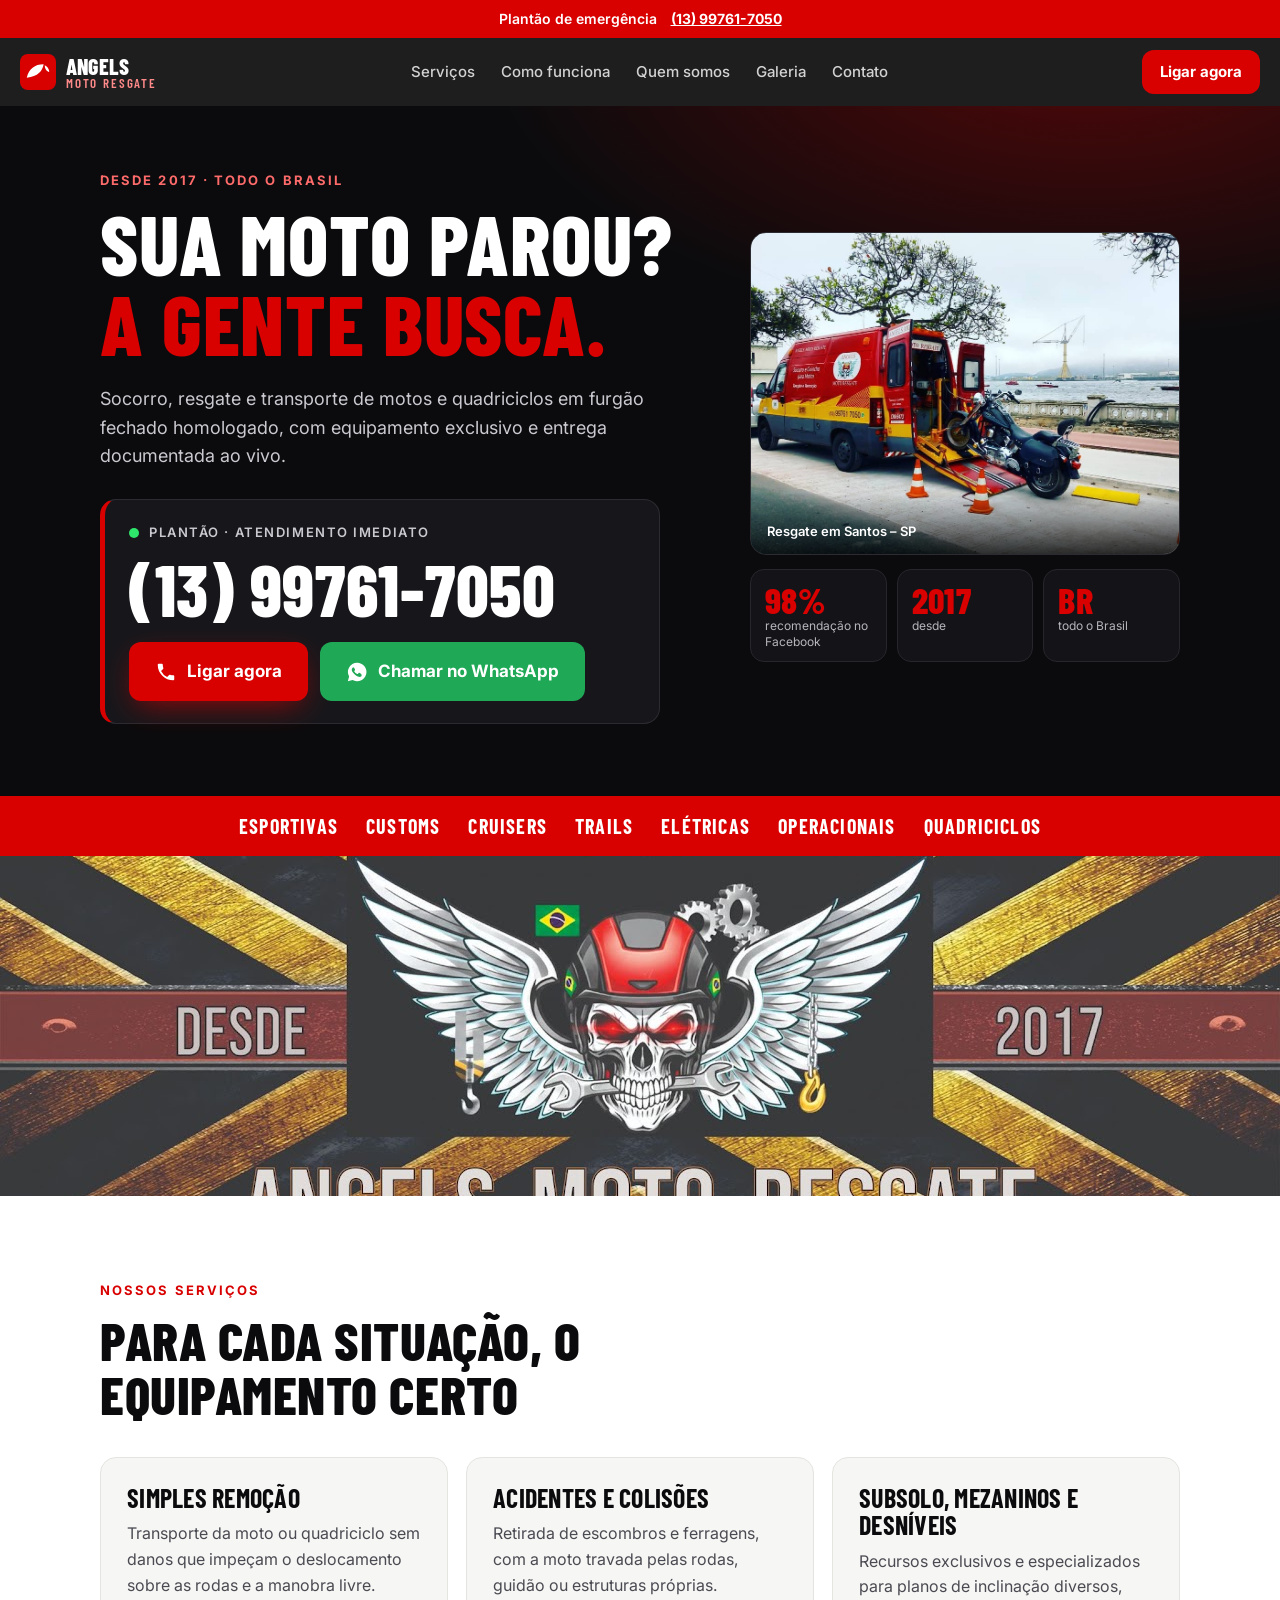
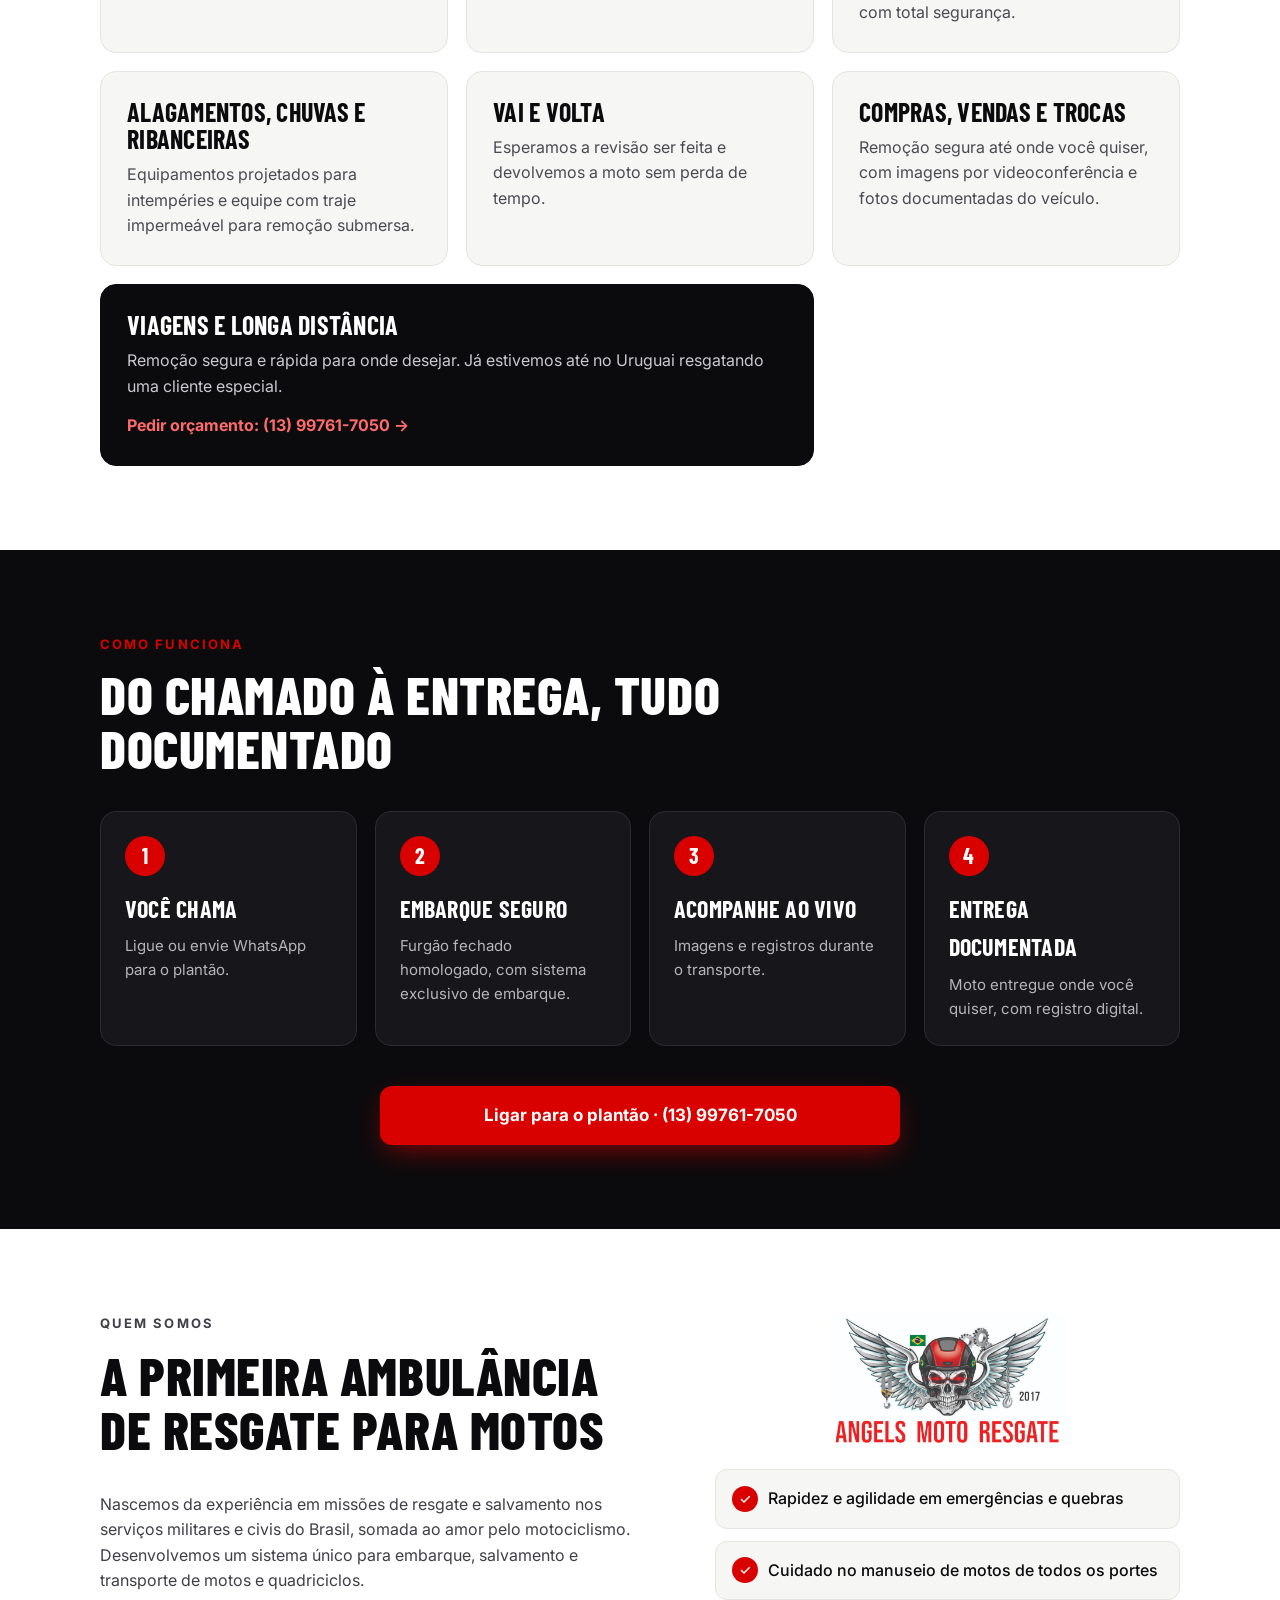
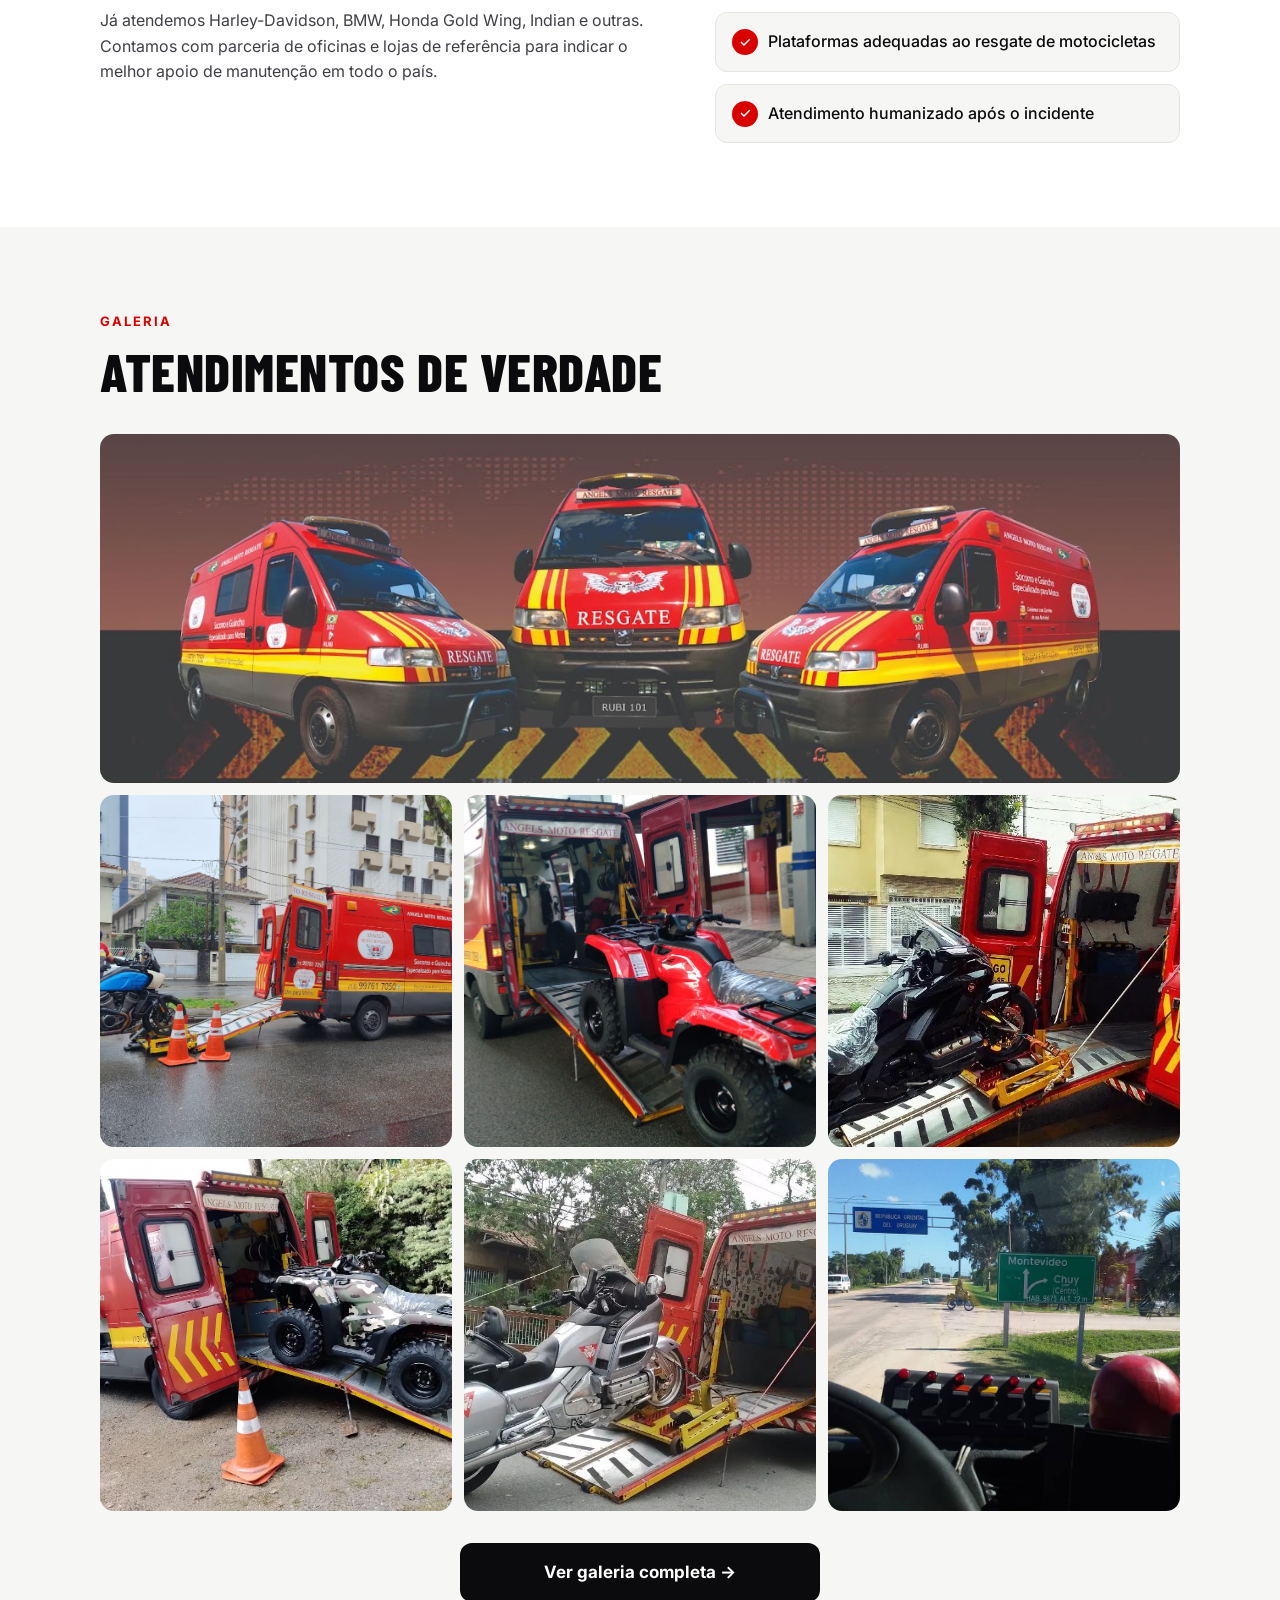
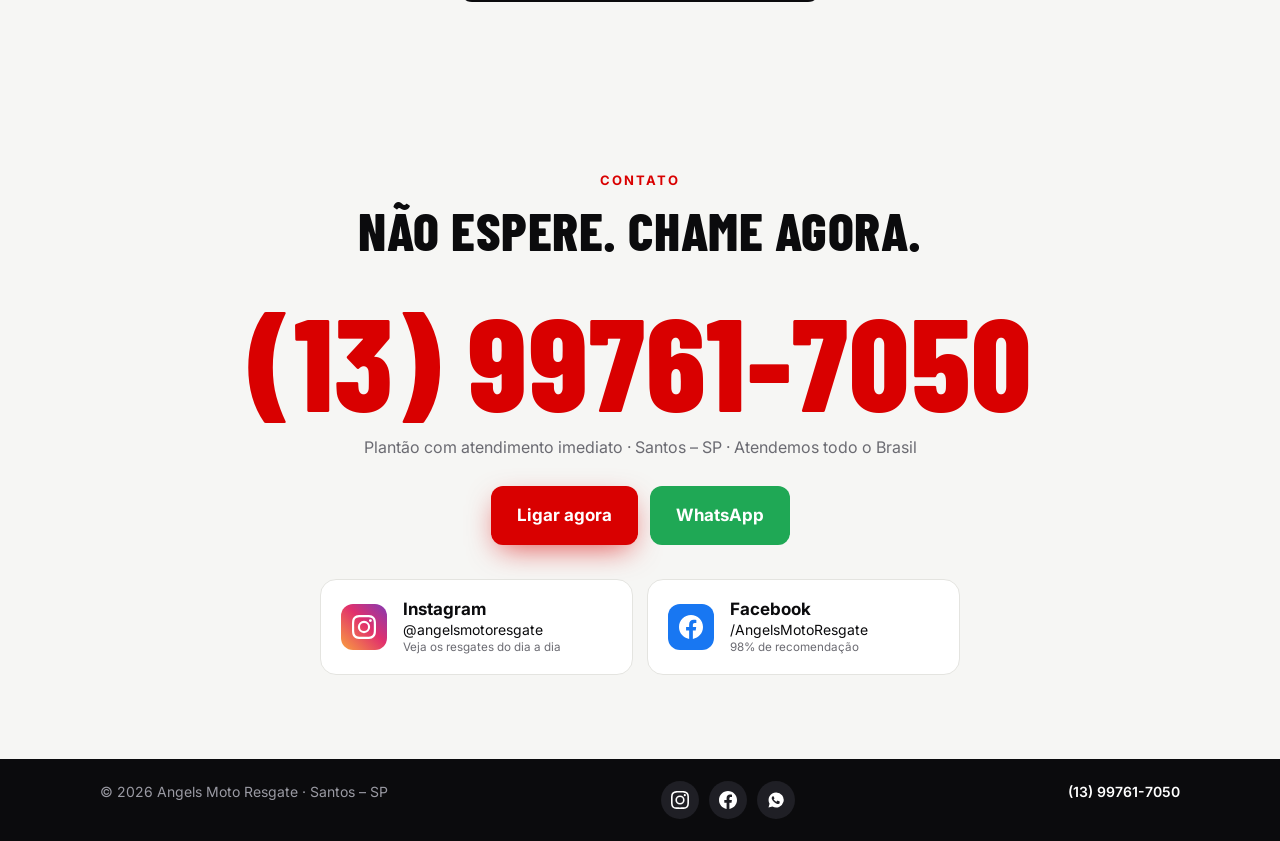
==== index.html @ 4f2a7f25 "Previa do site Angels Moto Resgate (nao indexada)" ====
<!doctype html>
<html lang="pt-BR">
<head>
<meta charset="utf-8">
<meta name="robots" content="noindex,nofollow">
<meta name="viewport" content="width=device-width,initial-scale=1">
<title>Angels Moto Resgate | Socorro e Transporte de Motos</title>
<meta name="description" content="Socorro, resgate e transporte nacional de motos e quadriciclos em furgão fechado homologado. Plantão: (13) 99761-7050. Santos - SP, atendemos todo o Brasil desde 2017.">
<meta name="theme-color" content="#0b0b0d">
<link rel="icon" href="data:image/svg+xml,%3Csvg xmlns='http://www.w3.org/2000/svg' viewBox='0 0 64 64'%3E%3Crect width='64' height='64' rx='14' fill='%23d90000'/%3E%3Cpath d='M20 40c4-14 12-20 24-20-2 10-8 18-24 20z' fill='%23fff'/%3E%3C/svg%3E">
<link rel="preconnect" href="https://fonts.googleapis.com">
<link rel="preconnect" href="https://fonts.gstatic.com" crossorigin>
<link href="https://fonts.googleapis.com/css2?family=Barlow+Condensed:wght@600;700;800&family=Inter:wght@400;500;600&display=swap" rel="stylesheet">
<link rel="stylesheet" href="styles.css">
<script type="application/ld+json">
{"@context":"https://schema.org","@type":"AutomotiveBusiness","name":"Angels Moto Resgate","telephone":"+5513997617050","address":{"@type":"PostalAddress","addressLocality":"Santos","addressRegion":"SP","addressCountry":"BR"},"areaServed":"BR","foundingDate":"2017","description":"Socorro, resgate e transporte de motos e quadriciclos."}
</script>
</head>
<body>

<div class="topbar">
  <span>Plantão de emergência</span>
  <a href="tel:+5513997617050">(13) 99761-7050</a>
</div>

<header class="nav">
  <a class="brand" href="#topo" aria-label="Angels Moto Resgate">
    <svg viewBox="0 0 64 64" width="36" height="36" aria-hidden="true"><rect width="64" height="64" rx="14" fill="#d90000"/><path d="M12 42c4-16 14-24 30-24-2 12-10 22-30 24zM44 20c4 2 8 6 8 12-4-1-8-5-8-12z" fill="#fff"/></svg>
    <span>Angels<b>Moto Resgate</b></span>
  </a>
  <nav>
    <a href="#servicos">Serviços</a>
    <a href="#como">Como funciona</a>
    <a href="#sobre">Quem somos</a>
    <a href="galeria.html">Galeria</a>
    <a href="#contato">Contato</a>
  </nav>
  <a class="btn btn-sm" href="tel:+5513997617050">Ligar agora</a>
</header>

<main id="topo">
  <section class="hero">
    <div class="wrap hero-grid">
      <div>
        <p class="eyebrow">Desde 2017 · Todo o Brasil</p>
        <h1>Sua moto parou?<br><em>A gente busca.</em></h1>
        <p class="lead">Socorro, resgate e transporte de motos e quadriciclos em furgão fechado homologado, com equipamento exclusivo e entrega documentada ao vivo.</p>

        <div class="phone-card">
          <span class="phone-label"><i class="pulse"></i> Plantão · atendimento imediato</span>
          <a class="phone-big" href="tel:+5513997617050">(13) 99761-7050</a>
          <div class="cta-row">
            <a class="btn btn-call" href="tel:+5513997617050">
              <svg viewBox="0 0 24 24" aria-hidden="true"><path d="M6.6 10.8a15 15 0 0 0 6.6 6.6l2.2-2.2a1 1 0 0 1 1-.25 11 11 0 0 0 3.6.6 1 1 0 0 1 1 1V20a1 1 0 0 1-1 1A17 17 0 0 1 3 4a1 1 0 0 1 1-1h3.5a1 1 0 0 1 1 1c0 1.25.2 2.45.6 3.6a1 1 0 0 1-.25 1z"/></svg>
              Ligar agora
            </a>
            <a class="btn btn-wa" href="https://wa.me/5513997617050?text=Ol%C3%A1!%20Preciso%20de%20socorro%20para%20minha%20moto." target="_blank" rel="noopener">
              <svg viewBox="0 0 24 24" aria-hidden="true"><path d="M12 2a10 10 0 0 0-8.6 15L2 22l5.2-1.4A10 10 0 1 0 12 2zm5.2 14.1c-.2.6-1.300 1.200-1.800 1.200-.5.100-1 .2-3.300-.7-2.800-1.100-4.500-4-4.700-4.200-.1-.2-1.100-1.500-1.100-2.800s.7-2 .9-2.300a1 1 0 0 1 .7-.3h.5c.2 0 .4 0 .6.500l.8 1.900c.1.2.1.400 0 .5l-.4.600-.3.300c-.1.200-.3.300-.1.600a7.500 7.500 0 0 0 3.300 2.800c.3.100.5.100.600-.1l.9-1.100c.2-.3.400-.2.600-.1l1.900.9c.3.100.5.200.5.300.1.200.1.700-.1 1.200z"/></svg>
              Chamar no WhatsApp
            </a>
          </div>
        </div>
      </div>

      <aside aria-label="Destaques">
        <figure class="hero-photo">
          <img src="assets/harley-santos.jpg" alt="Furgão de resgate da Angels com a moto embarcada na orla de Santos" fetchpriority="high">
          <figcaption>Resgate em Santos – SP</figcaption>
        </figure>
        <div class="stats">
          <div><strong>98%</strong><span>recomendação no Facebook</span></div>
          <div><strong>2017</strong><span>desde</span></div>
          <div><strong>BR</strong><span>todo o Brasil</span></div>
        </div>
      </aside>
    </div>
  </section>

  <section class="strip">
    <div class="wrap">
      <span>Esportivas</span><span>Customs</span><span>Cruisers</span><span>Trails</span><span>Elétricas</span><span>Operacionais</span><span>Quadriciclos</span>
    </div>
  </section>

  <section class="fleet">
    <img src="assets/frota.jpg" alt="Frota de furgões de resgate Angels Moto Resgate" loading="lazy">
  </section>

  <section id="servicos" class="section">
    <div class="wrap">
      <p class="eyebrow">Nossos serviços</p>
      <h2>Para cada situação, o equipamento certo</h2>
      <div class="cards">
        <article><h3>Simples remoção</h3><p>Transporte da moto ou quadriciclo sem danos que impeçam o deslocamento sobre as rodas e a manobra livre.</p></article>
        <article><h3>Acidentes e colisões</h3><p>Retirada de escombros e ferragens, com a moto travada pelas rodas, guidão ou estruturas próprias.</p></article>
        <article><h3>Subsolo, mezaninos e desníveis</h3><p>Recursos exclusivos e especializados para planos de inclinação diversos, com total segurança.</p></article>
        <article><h3>Alagamentos, chuvas e ribanceiras</h3><p>Equipamentos projetados para intempéries e equipe com traje impermeável para remoção submersa.</p></article>
        <article><h3>Vai e volta</h3><p>Esperamos a revisão ser feita e devolvemos a moto sem perda de tempo.</p></article>
        <article><h3>Compras, vendas e trocas</h3><p>Remoção segura até onde você quiser, com imagens por videoconferência e fotos documentadas do veículo.</p></article>
        <article class="wide"><h3>Viagens e longa distância</h3><p>Remoção segura e rápida para onde desejar. Já estivemos até no Uruguai resgatando uma cliente especial.</p>
          <a class="link" href="tel:+5513997617050">Pedir orçamento: (13) 99761-7050 →</a></article>
      </div>
    </div>
  </section>

  <section id="como" class="section dark">
    <div class="wrap">
      <p class="eyebrow">Como funciona</p>
      <h2>Do chamado à entrega, tudo documentado</h2>
      <ol class="steps">
        <li><b>1</b><h3>Você chama</h3><p>Ligue ou envie WhatsApp para o plantão.</p></li>
        <li><b>2</b><h3>Embarque seguro</h3><p>Furgão fechado homologado, com sistema exclusivo de embarque.</p></li>
        <li><b>3</b><h3>Acompanhe ao vivo</h3><p>Imagens e registros durante o transporte.</p></li>
        <li><b>4</b><h3>Entrega documentada</h3><p>Moto entregue onde você quiser, com registro digital.</p></li>
      </ol>
      <a class="btn btn-call center" href="tel:+5513997617050">Ligar para o plantão · (13) 99761-7050</a>
    </div>
  </section>

  <section id="sobre" class="section">
    <div class="wrap two">
      <div>
        <p class="eyebrow">Quem somos</p>
        <h2>A primeira ambulância de resgate para motos</h2>
        <p>Nascemos da experiência em missões de resgate e salvamento nos serviços militares e civis do Brasil, somada ao amor pelo motociclismo. Desenvolvemos um sistema único para embarque, salvamento e transporte de motos e quadriciclos.</p>
        <p>Já atendemos Harley-Davidson, BMW, Honda Gold Wing, Indian e outras. Contamos com parceria de oficinas e lojas de referência para indicar o melhor apoio de manutenção em todo o país.</p>
      </div>
      <div>
        <img class="logo" src="assets/logo.jpg" alt="Logotipo Angels Moto Resgate, desde 2017" loading="lazy">
        <ul class="checks">
          <li>Rapidez e agilidade em emergências e quebras</li>
          <li>Cuidado no manuseio de motos de todos os portes</li>
          <li>Plataformas adequadas ao resgate de motocicletas</li>
          <li>Atendimento humanizado após o incidente</li>
        </ul>
      </div>
    </div>
  </section>

  <section id="galeria" class="section gallery">
    <div class="wrap">
      <p class="eyebrow">Galeria</p>
      <h2>Atendimentos de verdade</h2>
      <div class="grid">
        <a class="big" href="assets/van-rampa.jpg" target="_blank" rel="noopener"><img src="assets/van-rampa.jpg" alt="Furgão de resgate com rampa aberta e moto embarcada" loading="lazy"></a>
        <a href="assets/pan-america.jpg" target="_blank" rel="noopener"><img src="assets/pan-america.jpg" alt="Embarque de moto em rua de Santos" loading="lazy"></a>
        <a href="assets/quadriciclo-rampa.jpg" target="_blank" rel="noopener"><img src="assets/quadriciclo-rampa.jpg" alt="Quadriciclo subindo na rampa do furgão" loading="lazy"></a>
        <a href="assets/gold-wing-preta.jpg" target="_blank" rel="noopener"><img src="assets/gold-wing-preta.jpg" alt="Honda Gold Wing sendo embarcada" loading="lazy"></a>
        <a href="assets/quadriciclo-camuflado.jpg" target="_blank" rel="noopener"><img src="assets/quadriciclo-camuflado.jpg" alt="Quadriciclo camuflado no furgão de resgate" loading="lazy"></a>
        <a href="assets/gold-wing-cinza.jpg" target="_blank" rel="noopener"><img src="assets/gold-wing-cinza.jpg" alt="Gold Wing cinza embarcando no furgão" loading="lazy"></a>
        <a href="assets/uruguai.jpg" target="_blank" rel="noopener"><img src="assets/uruguai.jpg" alt="Estrada na fronteira do Uruguai: resgate internacional" loading="lazy"></a>
      </div>
      <a class="btn more" href="galeria.html">Ver galeria completa →</a>
    </div>
  </section>

  <section id="contato" class="section contact">
    <div class="wrap">
      <p class="eyebrow">Contato</p>
      <h2>Não espere. Chame agora.</h2>
      <a class="phone-xl" href="tel:+5513997617050">(13) 99761-7050</a>
      <p class="muted">Plantão com atendimento imediato · Santos – SP · Atendemos todo o Brasil</p>
      <div class="cta-row center">
        <a class="btn btn-call" href="tel:+5513997617050">Ligar agora</a>
        <a class="btn btn-wa" href="https://wa.me/5513997617050?text=Ol%C3%A1!%20Preciso%20de%20socorro%20para%20minha%20moto." target="_blank" rel="noopener">WhatsApp</a>
      </div>
      <div class="social-cards">
        <a href="https://www.instagram.com/angelsmotoresgate/" target="_blank" rel="noopener">
          <svg class="ico ig" aria-hidden="true"><use href="#i-ig"/></svg>
          <span><b>Instagram</b>@angelsmotoresgate<small>Veja os resgates do dia a dia</small></span>
        </a>
        <a href="https://www.facebook.com/AngelsMotoResgate" target="_blank" rel="noopener">
          <svg class="ico fb" aria-hidden="true"><use href="#i-fb"/></svg>
          <span><b>Facebook</b>/AngelsMotoResgate<small>98% de recomendação</small></span>
        </a>
      </div>
    </div>
  </section>
</main>

<footer>
  <div class="wrap">
    <span>© <span id="ano">2026</span> Angels Moto Resgate · Santos – SP</span>
    <span class="foot-social">
      <a href="https://www.instagram.com/angelsmotoresgate/" target="_blank" rel="noopener" aria-label="Instagram"><svg class="ico" aria-hidden="true"><use href="#i-ig"/></svg></a>
      <a href="https://www.facebook.com/AngelsMotoResgate" target="_blank" rel="noopener" aria-label="Facebook"><svg class="ico" aria-hidden="true"><use href="#i-fb"/></svg></a>
      <a href="https://wa.me/5513997617050" target="_blank" rel="noopener" aria-label="WhatsApp"><svg class="ico" aria-hidden="true"><use href="#i-wa"/></svg></a>
    </span>
    <a href="tel:+5513997617050">(13) 99761-7050</a>
  </div>
</footer>
<svg width="0" height="0" style="position:absolute" aria-hidden="true"><defs>
  <symbol id="i-fb" viewBox="0 0 24 24"><path d="M24 12.073c0-6.627-5.373-12-12-12s-12 5.373-12 12c0 5.99 4.388 10.954 10.125 11.854v-8.385H7.078v-3.47h3.047V9.43c0-3.007 1.792-4.669 4.533-4.669 1.312 0 2.686.235 2.686.235v2.953H15.83c-1.491 0-1.956.925-1.956 1.874v2.25h3.328l-.532 3.47h-2.796v8.385C19.612 23.027 24 18.062 24 12.073z"/></symbol>
  <symbol id="i-ig" viewBox="0 0 24 24"><path d="M12 2.163c3.204 0 3.584.012 4.85.07 3.252.148 4.771 1.691 4.919 4.919.058 1.265.069 1.645.069 4.849 0 3.205-.012 3.584-.069 4.849-.149 3.225-1.664 4.771-4.919 4.919-1.266.058-1.644.07-4.85.07-3.204 0-3.584-.012-4.849-.07-3.26-.149-4.771-1.699-4.919-4.92-.058-1.265-.07-1.644-.07-4.849 0-3.204.013-3.583.07-4.849.149-3.227 1.664-4.771 4.919-4.919 1.266-.057 1.645-.069 4.849-.069zM12 0C8.741 0 8.333.014 7.053.072 2.695.272.273 2.69.073 7.052.014 8.333 0 8.741 0 12c0 3.259.014 3.668.072 4.948.2 4.358 2.618 6.78 6.98 6.98C8.333 23.986 8.741 24 12 24c3.259 0 3.668-.014 4.948-.072 4.354-.2 6.782-2.618 6.979-6.98.059-1.28.073-1.689.073-4.948 0-3.259-.014-3.667-.072-4.947-.196-4.354-2.617-6.78-6.979-6.98C15.668.014 15.259 0 12 0zm0 5.838a6.162 6.162 0 100 12.324 6.162 6.162 0 000-12.324zM12 16a4 4 0 110-8 4 4 0 010 8zm6.406-11.845a1.44 1.44 0 100 2.881 1.44 1.44 0 000-2.881z"/></symbol>
  <symbol id="i-wa" viewBox="0 0 24 24"><path d="M12 2a10 10 0 0 0-8.6 15L2 22l5.2-1.4A10 10 0 1 0 12 2zm5.2 14.1c-.2.6-1.3 1.2-1.8 1.2-.5.1-1 .2-3.3-.7-2.8-1.1-4.5-4-4.7-4.2-.1-.2-1.1-1.5-1.1-2.8s.7-2 .9-2.3a1 1 0 0 1 .7-.3h.5c.2 0 .4 0 .6.5l.8 1.9c.1.2.1.4 0 .5l-.4.6-.3.3c-.1.2-.3.3-.1.6a7.500 7.500 0 0 0 3.300 2.800c.3.1.5.1.6-.1l.9-1.100c.2-.3.4-.2.6-.1l1.900.9c.3.1.5.2.5.3.1.2.1.7-.1 1.200z"/></symbol>
</defs></svg>

<div class="callbar">
  <a class="btn btn-call" href="tel:+5513997617050">Ligar (13) 99761-7050</a>
  <a class="btn btn-wa" href="https://wa.me/5513997617050?text=Ol%C3%A1!%20Preciso%20de%20socorro%20para%20minha%20moto." target="_blank" rel="noopener" aria-label="WhatsApp">WhatsApp</a>
</div>

<div class="lightbox" id="lb" hidden>
  <button class="lb-x" aria-label="Fechar">×</button>
  <button class="lb-nav lb-prev" aria-label="Anterior">‹</button>
  <img alt="">
  <button class="lb-nav lb-next" aria-label="Próxima">›</button>
</div>
<script src="script.js"></script>
</body>
</html>
---- styles.css ----
:root{--red:#d90000;--red-d:#a80000;--ink:#0b0b0d;--ink2:#17171b;--paper:#f6f6f4;--line:#e4e4e0;--wa:#1fa855;--muted:#6b6b72}
*{box-sizing:border-box;margin:0}
html{scroll-behavior:smooth}
body{font:16px/1.6 Inter,system-ui,sans-serif;color:var(--ink);background:#fff;-webkit-font-smoothing:antialiased}
h1,h2,h3,.phone-big,.phone-xl,.stats strong,.brand span{font-family:"Barlow Condensed",Impact,sans-serif;letter-spacing:.01em}
a{color:inherit;text-decoration:none}
.wrap{max-width:1120px;margin:0 auto;padding:0 20px}

.topbar{background:var(--red);color:#fff;display:flex;justify-content:center;gap:14px;padding:8px 16px;font-size:14px;font-weight:600}
.topbar a{text-decoration:underline;font-weight:700}

.nav{position:sticky;top:0;z-index:20;display:flex;align-items:center;justify-content:space-between;gap:16px;padding:12px 20px;background:rgba(11,11,13,.92);backdrop-filter:blur(10px);color:#fff}
.brand{display:flex;align-items:center;gap:10px}
.brand span{font-size:22px;font-weight:800;line-height:1;text-transform:uppercase;display:flex;flex-direction:column}
.brand b{font-size:13px;font-weight:600;color:#ff8a8a;letter-spacing:.14em}
.nav nav{display:flex;gap:26px;font-weight:500;font-size:15px}
.nav nav a{opacity:.8}.nav nav a:hover{opacity:1}

.btn{display:inline-flex;align-items:center;justify-content:center;gap:10px;padding:16px 26px;border-radius:12px;font-weight:700;font-size:17px;transition:transform .15s,background .15s}
.btn:hover{transform:translateY(-2px)}
.btn svg{width:22px;height:22px;fill:currentColor}
.btn-sm{background:var(--red);color:#fff;padding:10px 18px;font-size:15px}
.btn-call{background:var(--red);color:#fff;box-shadow:0 10px 30px -8px rgba(217,0,0,.7)}
.btn-call:hover{background:var(--red-d)}
.btn-wa{background:var(--wa);color:#fff}
.center{margin:0 auto}

.hero{background:radial-gradient(1000px 500px at 85% -10%,rgba(217,0,0,.35),transparent 60%),var(--ink);color:#fff;padding:64px 0 72px}
.hero-grid{display:grid;grid-template-columns:1.4fr 1fr;gap:48px;align-items:center}
.eyebrow{color:var(--red);font-weight:700;text-transform:uppercase;letter-spacing:.16em;font-size:13px;margin-bottom:12px}
.hero .eyebrow{color:#ff6b6b}
h1{font-size:clamp(44px,7vw,84px);line-height:.95;font-weight:800;text-transform:uppercase}
h1 em{font-style:normal;color:var(--red)}
.lead{margin:22px 0 28px;font-size:18px;color:#c9c9cf;max-width:560px}

.phone-card{background:var(--ink2);border:1px solid #2b2b31;border-left:5px solid var(--red);border-radius:16px;padding:22px 24px;max-width:560px}
.phone-label{display:flex;align-items:center;gap:10px;font-size:13px;text-transform:uppercase;letter-spacing:.12em;color:#c9c9cf;font-weight:600}
.pulse{width:10px;height:10px;border-radius:50%;background:#2ee66b;box-shadow:0 0 0 0 rgba(46,230,107,.7);animation:pulse 1.8s infinite}
@keyframes pulse{70%{box-shadow:0 0 0 12px rgba(46,230,107,0)}100%{box-shadow:0 0 0 0 rgba(46,230,107,0)}}
.phone-big{display:block;font-size:clamp(46px,8vw,72px);font-weight:800;line-height:1.1;margin:6px 0 14px;color:#fff}
.phone-big:hover{color:#ff6b6b}
.cta-row{display:flex;flex-wrap:wrap;gap:12px}
.cta-row.center{justify-content:center}

.stats{display:grid;gap:14px}
.stats div{background:#141418;border:1px solid #26262c;border-radius:14px;padding:18px 22px}
.stats strong{display:block;font-size:48px;line-height:1;color:var(--red);font-weight:800}
.stats span{color:#b5b5bc;font-size:14px}

.strip{background:var(--red);color:#fff}
.strip .wrap{display:flex;flex-wrap:wrap;justify-content:center;gap:8px 28px;padding:14px 20px;font-family:"Barlow Condensed",sans-serif;font-size:20px;font-weight:700;text-transform:uppercase;letter-spacing:.06em}

.section{padding:84px 0}
.section h2{font-size:clamp(34px,5vw,54px);line-height:1;font-weight:800;text-transform:uppercase;margin-bottom:36px;max-width:760px}
.cards{display:grid;grid-template-columns:repeat(3,1fr);gap:18px}
.cards article{background:var(--paper);border:1px solid var(--line);border-radius:16px;padding:26px;transition:transform .2s,box-shadow .2s,border-color .2s}
.cards article:hover{transform:translateY(-4px);box-shadow:0 18px 40px -20px rgba(0,0,0,.35);border-color:var(--red)}
.cards h3{font-size:26px;line-height:1.05;text-transform:uppercase;margin-bottom:10px}
.cards p{color:#4a4a52}
.cards .wide{grid-column:span 2;background:var(--ink);color:#fff;border-color:var(--ink)}
.cards .wide p{color:#c9c9cf}
.link{display:inline-block;margin-top:14px;color:#ff6b6b;font-weight:700}

.dark{background:var(--ink);color:#fff}
.steps{list-style:none;padding:0;display:grid;grid-template-columns:repeat(4,1fr);gap:18px;margin-bottom:40px}
.steps li{background:var(--ink2);border:1px solid #2b2b31;border-radius:16px;padding:24px}
.steps b{display:grid;place-items:center;width:40px;height:40px;border-radius:50%;background:var(--red);font-family:"Barlow Condensed",sans-serif;font-size:22px;margin-bottom:14px}
.steps h3{font-size:24px;text-transform:uppercase;margin-bottom:6px}
.steps p{color:#b5b5bc;font-size:15px}
.dark .btn.center{display:flex;max-width:520px}

.two{display:grid;grid-template-columns:1.2fr 1fr;gap:56px;align-items:start}
.two p{margin-bottom:14px;color:#3f3f46}
.checks{list-style:none;padding:0;display:grid;gap:12px}
.checks li{background:var(--paper);border:1px solid var(--line);border-radius:12px;padding:16px 18px 16px 52px;position:relative;font-weight:500}
.checks li::before{content:"✓";position:absolute;left:16px;top:50%;transform:translateY(-50%);width:26px;height:26px;border-radius:50%;background:var(--red);color:#fff;display:grid;place-items:center;font-size:14px}

.contact{background:var(--paper);text-align:center}
.contact h2{margin-inline:auto}
.phone-xl{display:inline-block;font-size:clamp(56px,13vw,132px);font-weight:800;line-height:1;color:var(--red)}
.phone-xl:hover{color:var(--red-d)}
.muted{color:var(--muted);margin:10px 0 26px}
.social{margin-top:26px;color:var(--muted)}.social a{text-decoration:underline}

footer{background:var(--ink);color:#9a9aa3;font-size:14px}
footer .wrap{display:flex;justify-content:space-between;gap:12px;padding:22px 20px;flex-wrap:wrap}
footer a{color:#fff;font-weight:600}

.hero-photo{position:relative;border-radius:16px;overflow:hidden;border:1px solid #2b2b31;margin-bottom:14px}
.hero-photo img{display:block;width:100%;aspect-ratio:4/3;object-fit:cover}
.hero-photo figcaption{position:absolute;left:0;bottom:0;right:0;padding:28px 16px 12px;font-size:13px;font-weight:600;background:linear-gradient(transparent,rgba(0,0,0,.8))}
.stats{grid-template-columns:repeat(3,1fr);gap:10px}
.stats div{padding:12px 14px}.stats strong{font-size:36px}.stats span{font-size:12px;line-height:1.3;display:block}
.fleet{background:var(--ink)}.fleet img{display:block;width:100%;max-height:340px;object-fit:cover;object-position:center}
.logo{display:block;width:min(240px,60%);margin:0 auto 22px;border-radius:12px}
.gallery{background:var(--paper)}
.grid{display:grid;grid-template-columns:repeat(3,1fr);gap:12px}
.grid a{display:block;overflow:hidden;border-radius:14px;aspect-ratio:1;background:var(--ink)}
.grid .big{grid-column:1/-1;aspect-ratio:3.1/1}
.grid img{width:100%;height:100%;object-fit:cover;transition:transform .35s}
.grid a:hover img{transform:scale(1.06)}
@media (max-width:860px){.grid{grid-template-columns:1fr 1fr}.grid .big{aspect-ratio:2.2/1}.fleet img{max-height:220px}}
.page-head{background:var(--ink);color:#fff;padding:56px 0 40px}
.page-head h1{font-size:clamp(40px,7vw,72px)}
.page-head .lead{margin-bottom:0}.page-head .eyebrow{color:#ff6b6b}
.gallery.full{padding-top:40px}
.g-all{grid-template-columns:repeat(4,1fr)}
.g-all .big{aspect-ratio:3.1/1}
.gal-cta{margin-top:40px}
.more{display:flex;margin:32px auto 0;max-width:360px;background:var(--ink);color:#fff}
.lightbox{position:fixed;inset:0;z-index:50;background:rgba(0,0,0,.92);display:grid;place-items:center;padding:20px}
.lightbox[hidden]{display:none}
.lightbox img{max-width:100%;max-height:88vh;border-radius:8px}
.lightbox button{position:absolute;background:rgba(255,255,255,.14);color:#fff;border:0;cursor:pointer;border-radius:50%;width:48px;height:48px;font-size:30px;line-height:1}
.lightbox button:hover{background:var(--red)}
.lb-x{top:16px;right:16px}.lb-prev{left:12px;top:50%}.lb-next{right:12px;top:50%}
@media (max-width:860px){.g-all{grid-template-columns:1fr 1fr}.g-all .big{aspect-ratio:2.2/1}}
.callbar{display:none}

@media (max-width:860px){
  .hero-grid,.two{grid-template-columns:1fr}
  .cards{grid-template-columns:1fr 1fr}.cards .wide{grid-column:span 2}
  .steps{grid-template-columns:1fr 1fr}
  .nav nav{display:none}
  .section{padding:60px 0}
}
@media (max-width:560px){
  .cards,.steps{grid-template-columns:1fr}.cards .wide{grid-column:auto}
  .btn{width:100%}.btn-sm{width:auto}
  .callbar{display:flex;gap:8px;position:fixed;left:0;right:0;bottom:0;z-index:30;padding:10px 12px calc(10px + env(safe-area-inset-bottom));background:rgba(11,11,13,.95);backdrop-filter:blur(8px)}
  .callbar .btn{padding:14px 12px;font-size:16px}.callbar .btn-call{flex:2}.callbar .btn-wa{flex:1}
  body{padding-bottom:78px}
}
@media (prefers-reduced-motion:reduce){*{animation:none!important;transition:none!important;scroll-behavior:auto!important}}
.call-box{position:relative;background:var(--ink2);border:1px solid #2b2b31;border-left:5px solid var(--red);border-radius:16px;padding:36px 32px 30px;max-width:560px;width:100%;text-align:center;color:#fff}
.call-box .phone-xl{font-size:clamp(34px,9vw,84px);color:#fff;white-space:nowrap}
.call-box .muted{color:#b5b5bc}
.call-box .lb-x{top:10px;right:10px}
.ico{width:24px;height:24px;fill:currentColor;flex:none}
.social-cards{display:grid;grid-template-columns:1fr 1fr;gap:14px;max-width:640px;margin:34px auto 0;text-align:left}
.social-cards a{display:flex;align-items:center;gap:16px;background:#fff;border:1px solid var(--line);border-radius:16px;padding:18px 20px;transition:transform .15s,box-shadow .15s}
.social-cards a:hover{transform:translateY(-3px);box-shadow:0 14px 30px -16px rgba(0,0,0,.4)}
.social-cards .ico{width:46px;height:46px;padding:11px;border-radius:12px;color:#fff}
.social-cards .ig{background:linear-gradient(45deg,#f9a03f,#e1306c 55%,#833ab4)}
.social-cards .fb{background:#1877f2}
.social-cards span{display:flex;flex-direction:column;line-height:1.35;font-size:14px;color:var(--ink)}
.social-cards b{font-size:17px}
.social-cards small{color:var(--muted)}
.foot-social{display:flex;gap:10px}
.foot-social a{display:grid;place-items:center;width:38px;height:38px;border-radius:50%;background:#1f1f25;color:#fff;transition:background .15s}
.foot-social a:hover{background:var(--red)}
.foot-social .ico{width:18px;height:18px}
@media (max-width:560px){.social-cards{grid-template-columns:1fr}}
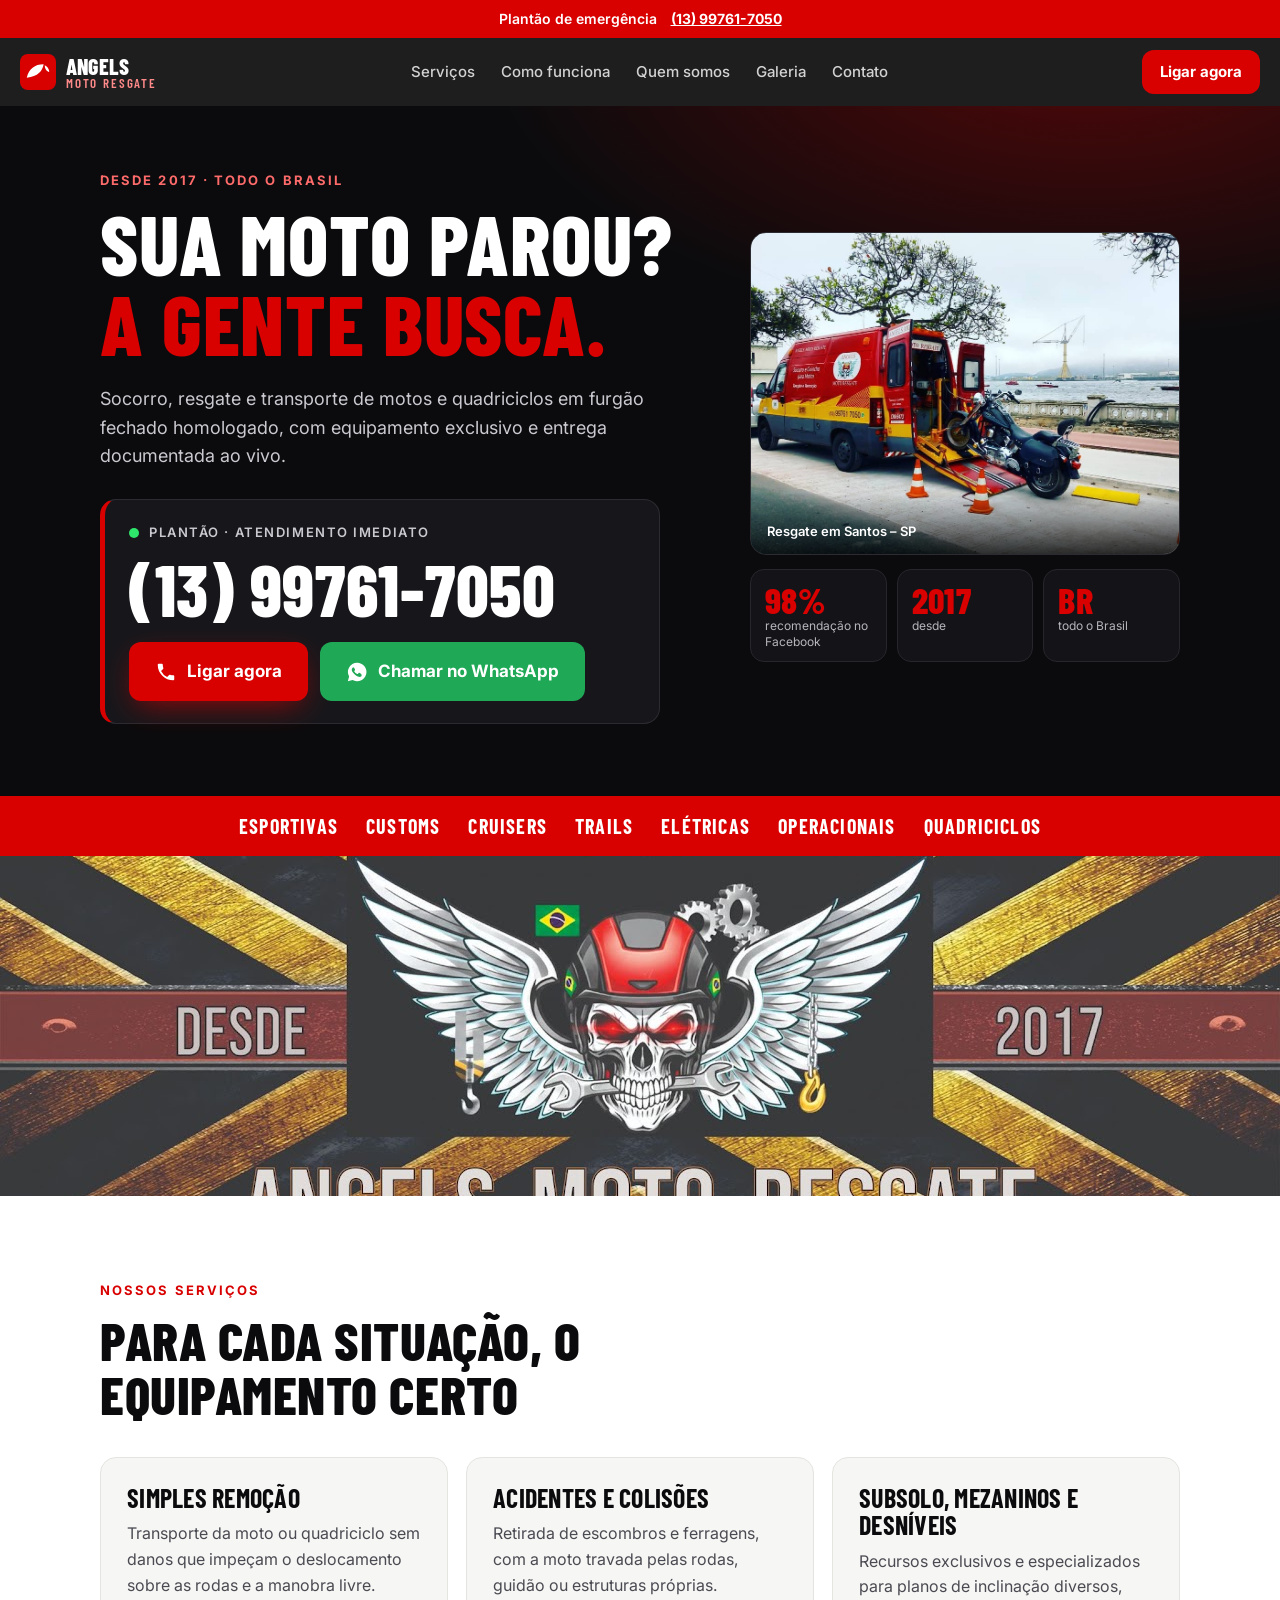
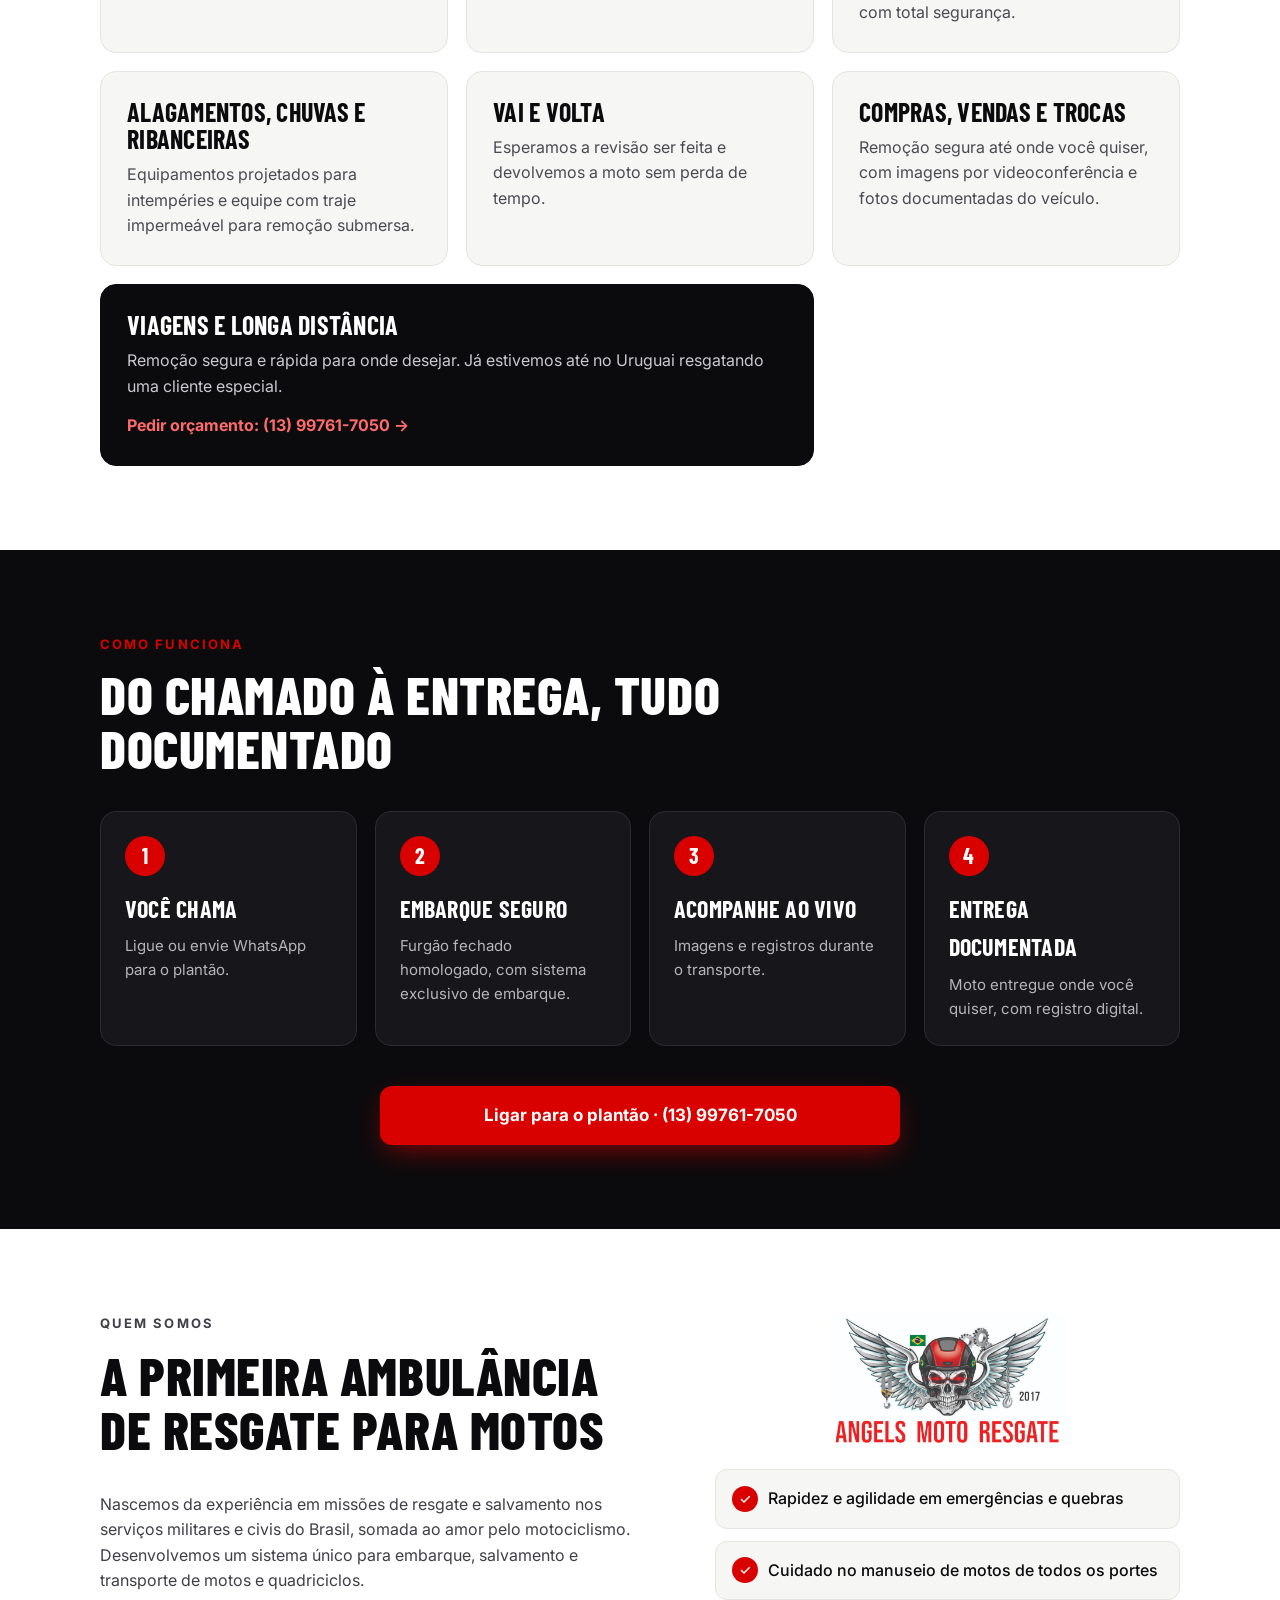
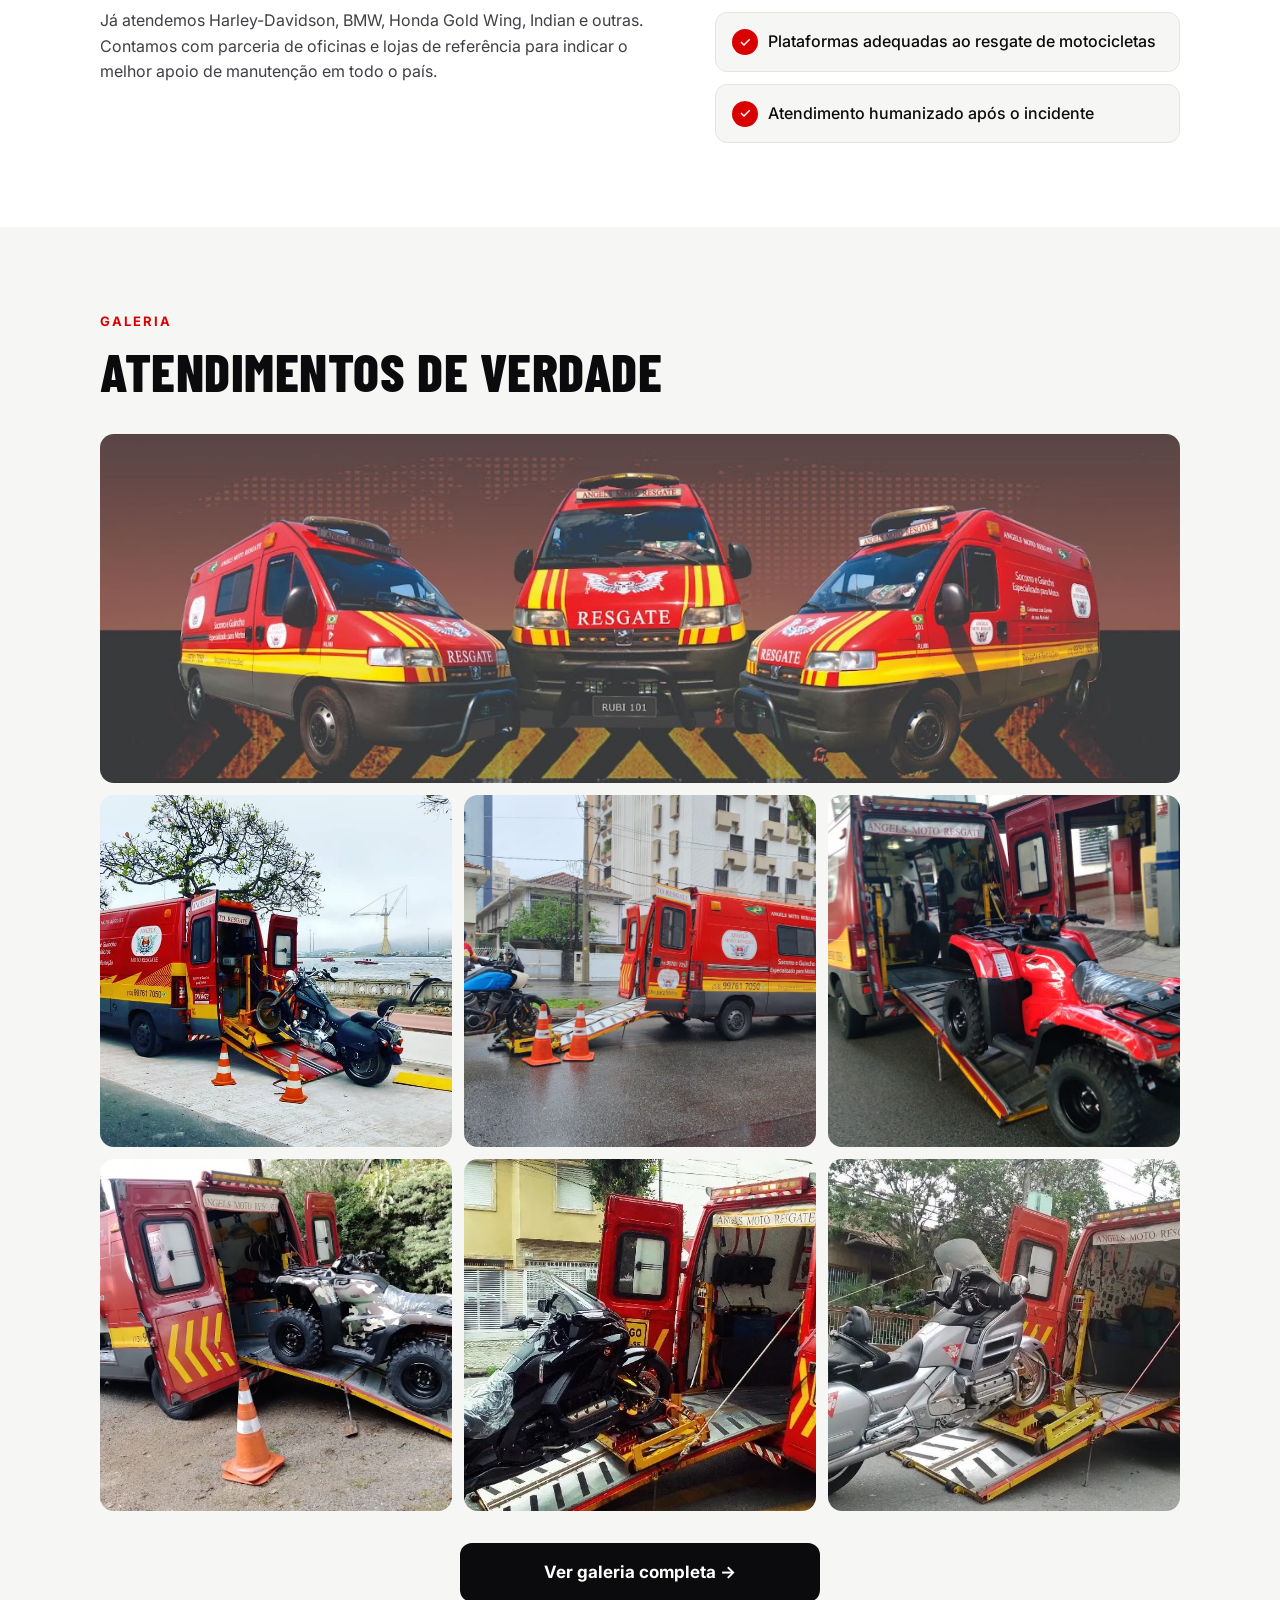
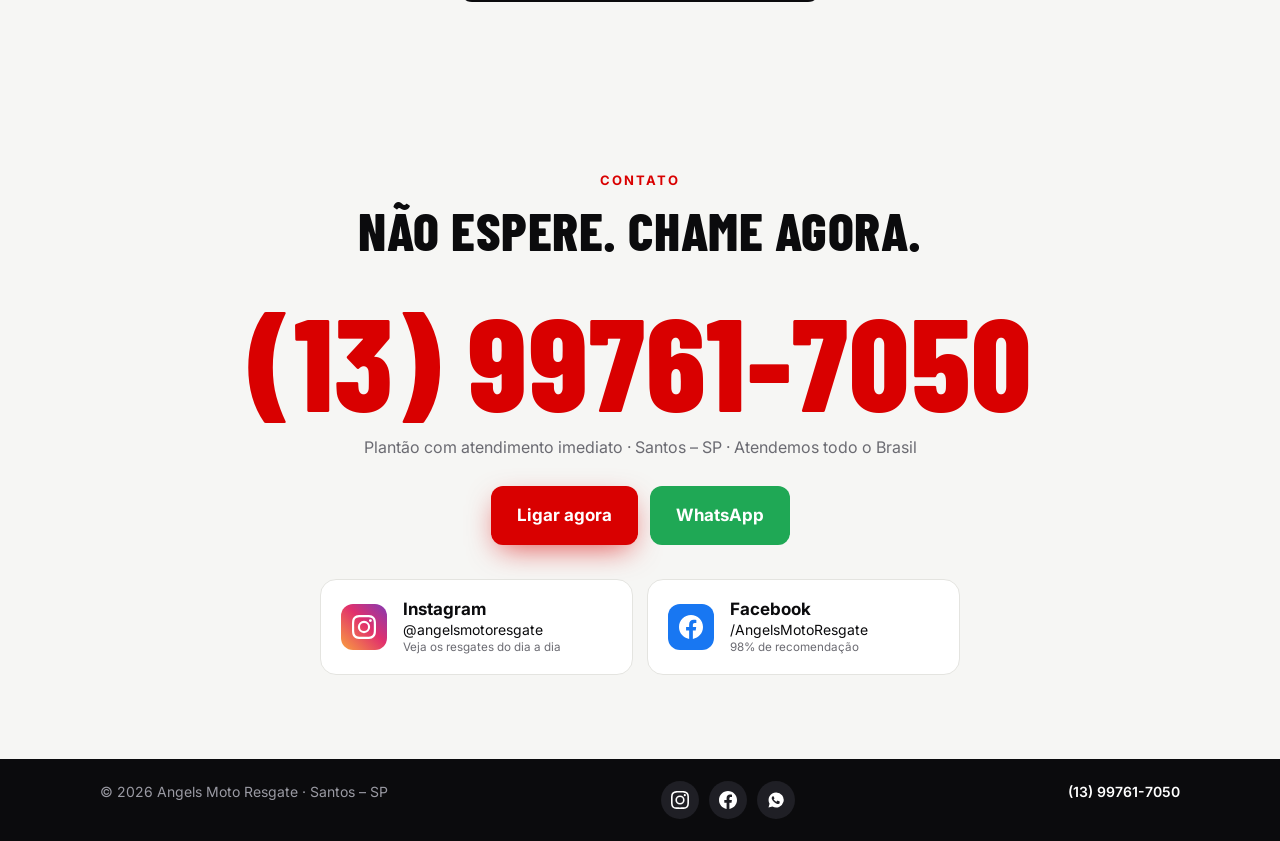
==== commit db332d29: "Previa: galeria dinamica" ====
--- a/index.html
+++ b/index.html
@@ -141,15 +141,7 @@
     <div class="wrap">
       <p class="eyebrow">Galeria</p>
       <h2>Atendimentos de verdade</h2>
-      <div class="grid">
-        <a class="big" href="assets/van-rampa.jpg" target="_blank" rel="noopener"><img src="assets/van-rampa.jpg" alt="Furgão de resgate com rampa aberta e moto embarcada" loading="lazy"></a>
-        <a href="assets/pan-america.jpg" target="_blank" rel="noopener"><img src="assets/pan-america.jpg" alt="Embarque de moto em rua de Santos" loading="lazy"></a>
-        <a href="assets/quadriciclo-rampa.jpg" target="_blank" rel="noopener"><img src="assets/quadriciclo-rampa.jpg" alt="Quadriciclo subindo na rampa do furgão" loading="lazy"></a>
-        <a href="assets/gold-wing-preta.jpg" target="_blank" rel="noopener"><img src="assets/gold-wing-preta.jpg" alt="Honda Gold Wing sendo embarcada" loading="lazy"></a>
-        <a href="assets/quadriciclo-camuflado.jpg" target="_blank" rel="noopener"><img src="assets/quadriciclo-camuflado.jpg" alt="Quadriciclo camuflado no furgão de resgate" loading="lazy"></a>
-        <a href="assets/gold-wing-cinza.jpg" target="_blank" rel="noopener"><img src="assets/gold-wing-cinza.jpg" alt="Gold Wing cinza embarcando no furgão" loading="lazy"></a>
-        <a href="assets/uruguai.jpg" target="_blank" rel="noopener"><img src="assets/uruguai.jpg" alt="Estrada na fronteira do Uruguai: resgate internacional" loading="lazy"></a>
-      </div>
+      <div class="grid" data-gallery data-limit="7"><p class="muted">Carregando fotos…</p></div>
       <a class="btn more" href="galeria.html">Ver galeria completa →</a>
     </div>
   </section>
--- a/styles.css
+++ b/styles.css
@@ -94,7 +94,7 @@
 .fleet{background:var(--ink)}.fleet img{display:block;width:100%;max-height:340px;object-fit:cover;object-position:center}
 .logo{display:block;width:min(240px,60%);margin:0 auto 22px;border-radius:12px}
 .gallery{background:var(--paper)}
-.grid{display:grid;grid-template-columns:repeat(3,1fr);gap:12px}
+.grid{display:grid;grid-template-columns:repeat(3,1fr);gap:12px;grid-auto-flow:dense}
 .grid a{display:block;overflow:hidden;border-radius:14px;aspect-ratio:1;background:var(--ink)}
 .grid .big{grid-column:1/-1;aspect-ratio:3.1/1}
 .grid img{width:100%;height:100%;object-fit:cover;transition:transform .35s}
